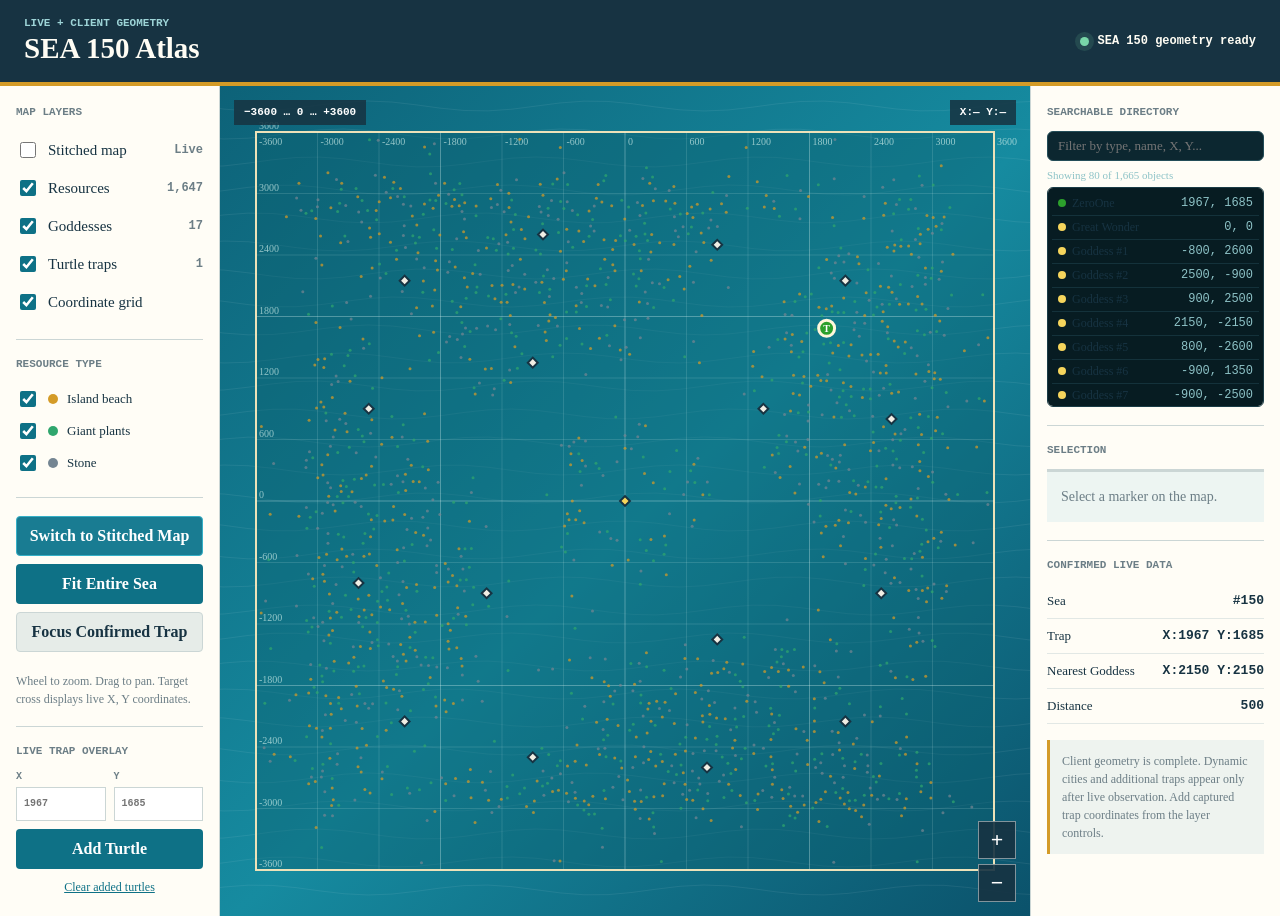
==== sea150-viewer/index.html @ 9a2a8a7e "Initial release of SEA 150 Atlas viewer and autonomous tactical survey engine" ====
<!doctype html>
<html lang="en">
<head>
  <meta charset="utf-8">
  <meta name="viewport" content="width=device-width, initial-scale=1">
  <title>SEA 150 Atlas</title>
  <link rel="stylesheet" href="styles.css">
</head>
<body>
  <main class="shell">
    <header class="topbar">
      <div>
        <p class="eyebrow">LIVE + CLIENT GEOMETRY</p>
        <h1>SEA 150 Atlas</h1>
      </div>
      <div class="status"><span class="pulse"></span><span id="statusText">Loading geometry</span></div>
    </header>

    <section class="workspace">
      <aside class="panel controls">
        <div class="panel-title">Map Layers</div>
        <label class="toggle"><input id="stitchedToggle" type="checkbox"><span>Stitched map</span><b id="stitchedStatus">Live</b></label>
        <label class="toggle"><input id="resourcesToggle" type="checkbox" checked><span>Resources</span><b id="resourceCount">0</b></label>
        <label class="toggle"><input id="wondersToggle" type="checkbox" checked><span>Goddesses</span><b id="wonderCount">0</b></label>
        <label class="toggle"><input id="trapsToggle" type="checkbox" checked><span>Turtle traps</span><b id="trapCount">1</b></label>
        <label class="toggle"><input id="gridToggle" type="checkbox" checked><span>Coordinate grid</span></label>

        <div class="divider"></div>
        <div class="panel-title">Resource Type</div>
        <label class="toggle compact"><input class="resource-filter" data-type="island" type="checkbox" checked><i class="swatch island"></i><span>Island beach</span></label>
        <label class="toggle compact"><input class="resource-filter" data-type="plant" type="checkbox" checked><i class="swatch plant"></i><span>Giant plants</span></label>
        <label class="toggle compact"><input class="resource-filter" data-type="stone" type="checkbox" checked><i class="swatch stone"></i><span>Stone</span></label>

        <div class="divider"></div>
        <button id="toggleStitchedButton" class="command mode-toggle">Switch to Stitched Map</button>
        <button id="fitButton" class="command">Fit Entire Sea</button>
        <button id="trapButton" class="command secondary">Focus Confirmed Trap</button>
        <p class="hint">Wheel to zoom. Drag to pan. Target cross displays live X, Y coordinates.</p>

        <div class="divider"></div>
        <div class="panel-title">Live Trap Overlay</div>
        <div class="coordinate-entry">
          <label>X<input id="trapX" type="number" min="-3600" max="3600" placeholder="1967"></label>
          <label>Y<input id="trapY" type="number" min="-3600" max="3600" placeholder="1685"></label>
        </div>
        <button id="addTrapButton" class="command">Add Turtle</button>
        <button id="clearTrapsButton" class="text-command">Clear added turtles</button>
      </aside>

      <section class="map-frame">
        <canvas id="mapCanvas" aria-label="Synthetic map of SEA 150"></canvas>
        <div class="map-badge">−3600 … 0 … +3600</div>
        <div id="cursorCoords" class="coords">X:— Y:—</div>
        <div class="zoom-controls">
          <button id="zoomIn" title="Zoom in">+</button>
          <button id="zoomOut" title="Zoom out">−</button>
        </div>
      </section>

      <aside class="panel inspector">
        <div class="panel-title">Searchable Directory</div>
        <input id="directorySearch" type="search" placeholder="Filter by type, name, X, Y..." style="width: 100%; box-sizing: border-box; padding: 6px 10px; border-radius: 6px; border: 1px solid #234d58; background: #0c2730; color: #fff; font-size: 13px; margin-bottom: 8px;">
        <div id="directoryResultsCount" style="font-size: 11px; color: #8ec3c7; margin-bottom: 6px;">Showing 1,665 objects</div>
        <div id="directoryList" style="max-height: 220px; overflow-y: auto; font-size: 12px; border: 1px solid #1a3c46; border-radius: 6px; background: #071c22; padding: 4px;"></div>
        <div class="divider"></div>
        <div class="panel-title">Selection</div>
        <div id="selection" class="selection empty">Select a marker on the map.</div>
        <div class="divider"></div>
        <div class="panel-title">Confirmed Live Data</div>
        <div class="fact"><span>Sea</span><strong>#150</strong></div>
        <div class="fact"><span>Trap</span><strong>X:1967 Y:1685</strong></div>
        <div class="fact"><span>Nearest Goddess</span><strong>X:2150 Y:2150</strong></div>
        <div class="fact"><span>Distance</span><strong>500</strong></div>
        <div class="notice">Client geometry is complete. Dynamic cities and additional traps appear only after live observation. Add captured trap coordinates from the layer controls.</div>
      </aside>
    </section>
  </main>
  <script src="app.js"></script>
</body>
</html>
---- sea150-viewer/styles.css ----
:root {
  --ink: #173342;
  --muted: #6c7e86;
  --paper: #f2efe5;
  --panel: #fffdf6;
  --line: #cbd6d5;
  --sea: #0e7186;
  --coral: #e75c45;
  --gold: #d49b27;
  --green: #2fa66d;
  --stone: #748592;
}

* { box-sizing: border-box; }
html, body { height: 100%; margin: 0; }
body {
  color: var(--ink);
  background: #dfe8e5;
  font-family: Georgia, "Times New Roman", serif;
}
button, input { font: inherit; }

.shell { min-height: 100%; display: flex; flex-direction: column; }
.topbar {
  min-height: 86px;
  padding: 14px 24px;
  display: flex;
  align-items: center;
  justify-content: space-between;
  color: #fffdf4;
  background: #173342;
  border-bottom: 4px solid var(--gold);
}
.eyebrow { margin: 0 0 2px; color: #9dd4d7; font: 700 11px/1.2 Consolas, monospace; }
h1 { margin: 0; font-size: 29px; letter-spacing: 0; }
.status { display: flex; align-items: center; gap: 9px; font: 700 12px/1 Consolas, monospace; }
.pulse { width: 9px; height: 9px; border-radius: 50%; background: #78d7a8; box-shadow: 0 0 0 5px #78d7a822; }

.workspace { flex: 1; min-height: 0; display: grid; grid-template-columns: 220px minmax(0, 1fr) 250px; }
.panel { padding: 20px 16px; background: var(--panel); overflow: auto; }
.controls { border-right: 1px solid var(--line); }
.inspector { border-left: 1px solid var(--line); }
.panel-title { margin-bottom: 12px; color: var(--muted); font: 700 11px/1.2 Consolas, monospace; text-transform: uppercase; }
.toggle { min-height: 38px; display: flex; align-items: center; gap: 9px; font-size: 15px; }
.toggle input { accent-color: var(--sea); width: 16px; height: 16px; }
.toggle span { flex: 1; }
.toggle b { font: 700 12px/1 Consolas, monospace; color: var(--muted); }
.toggle.compact { min-height: 32px; font-size: 13px; }
.swatch { width: 10px; height: 10px; border-radius: 50%; }
.swatch.island { background: var(--gold); }
.swatch.plant { background: var(--green); }
.swatch.stone { background: var(--stone); }
.divider { height: 1px; margin: 18px 0; background: var(--line); }
.command { width: 100%; min-height: 40px; margin-bottom: 8px; border: 0; color: white; background: var(--sea); cursor: pointer; border-radius: 4px; font-weight: 600; }
.command.mode-toggle { background: #197c92; border: 1px solid #36b0c7; transition: all 0.2s ease; }
.command.mode-toggle:hover { background: #1d95b0; }
.command.mode-toggle.active { background: #d49b27; color: #173342; border-color: #ffd700; font-weight: 700; }
.command.secondary { color: var(--ink); background: #e6ece8; border: 1px solid var(--line); }
.text-command { width: 100%; border: 0; color: var(--sea); background: transparent; font-size: 12px; text-decoration: underline; cursor: pointer; }
.coordinate-entry { display: grid; grid-template-columns: 1fr 1fr; gap: 8px; margin-bottom: 8px; }
.coordinate-entry label { color: var(--muted); font: 700 10px/1.2 Consolas, monospace; }
.coordinate-entry input { width: 100%; height: 34px; margin-top: 4px; padding: 5px 7px; border: 1px solid var(--line); background: white; color: var(--ink); }
.hint, .notice { color: var(--muted); font-size: 12px; line-height: 1.5; }
.notice { margin-top: 16px; padding: 12px; background: #eef3ef; border-left: 3px solid var(--gold); }

.map-frame { position: relative; min-width: 0; min-height: 520px; overflow: hidden; background: var(--sea); }
#mapCanvas { display: block; width: 100%; height: 100%; cursor: crosshair; }
.map-badge, .coords { position: absolute; top: 14px; padding: 7px 10px; color: white; background: #173342dc; font: 700 11px/1 Consolas, monospace; pointer-events: none; }
.map-badge { left: 14px; }
.coords { right: 14px; }
.zoom-controls { position: absolute; right: 14px; bottom: 14px; display: grid; gap: 5px; }
.zoom-controls button { width: 38px; height: 38px; border: 1px solid #ffffff77; color: white; background: #173342e8; font: 700 22px/1 Georgia, serif; cursor: pointer; }

.selection { padding: 14px; background: #edf5f2; border-top: 3px solid var(--sea); font-size: 14px; line-height: 1.55; }
.selection.empty { color: var(--muted); border-color: var(--line); }
.selection h2 { margin: 0 0 8px; font-size: 19px; }
.selection dl { margin: 0; display: grid; grid-template-columns: 1fr auto; gap: 5px 10px; }
.selection dt { color: var(--muted); }
.selection dd { margin: 0; font-family: Consolas, monospace; }
.fact { display: flex; justify-content: space-between; gap: 10px; padding: 9px 0; border-bottom: 1px solid #e2e8e5; font-size: 13px; }
.fact strong { font-family: Consolas, monospace; text-align: right; }

@media (max-width: 900px) {
  .workspace { grid-template-columns: 170px minmax(0, 1fr); }
  .inspector { display: none; }
}

@media (max-width: 640px) {
  .topbar { min-height: 68px; padding: 10px 14px; }
  h1 { font-size: 22px; }
  .workspace { display: block; position: relative; }
  .controls { position: absolute; z-index: 3; left: 8px; top: 8px; width: 158px; max-height: calc(100% - 16px); padding: 12px; border: 1px solid var(--line); box-shadow: 0 6px 24px #17334244; }
  .map-frame { height: calc(100vh - 68px); }
  .toggle { min-height: 31px; font-size: 12px; }
  .divider { margin: 10px 0; }
  .hint { display: none; }
}
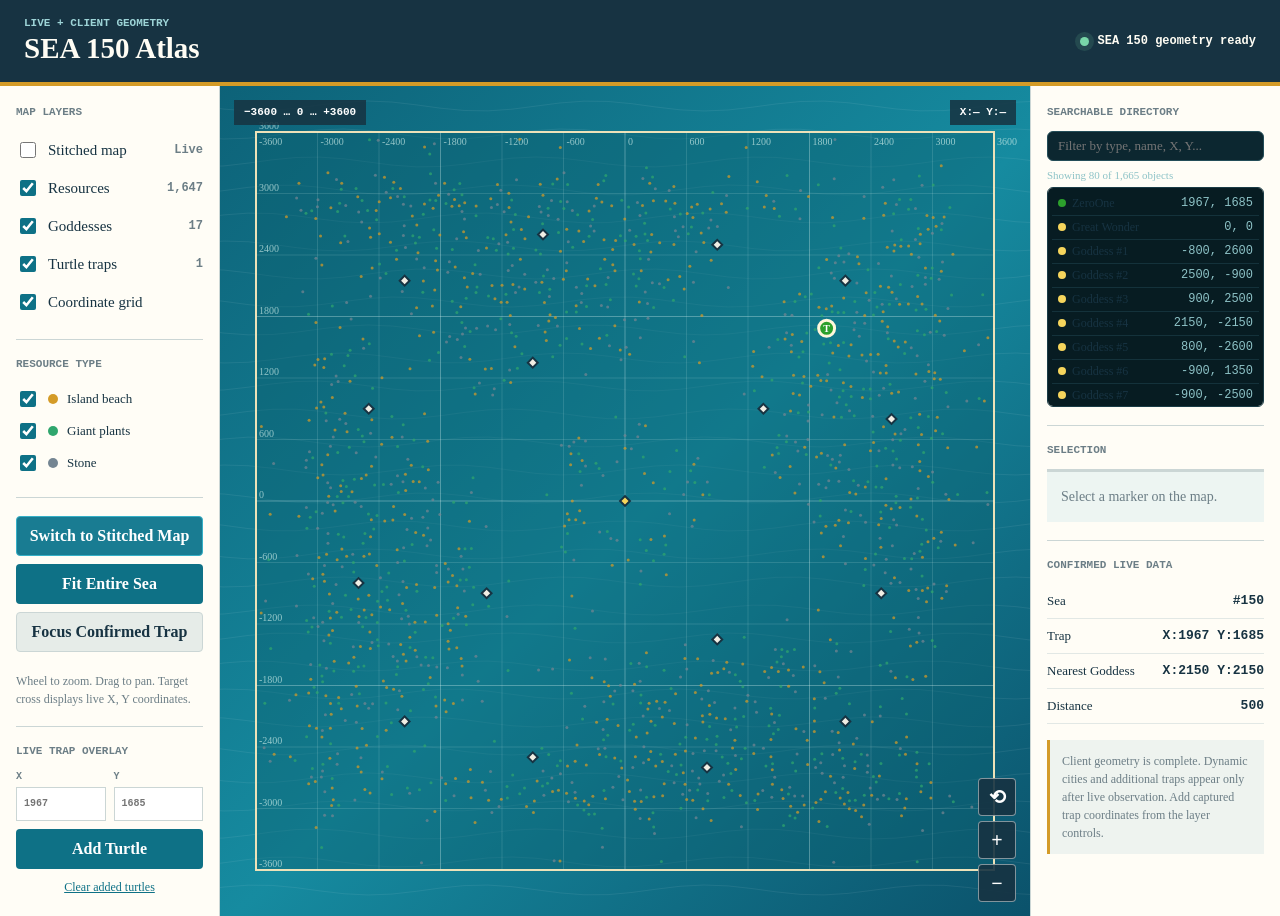
==== commit 5dfa7e04: "Add zoom reset button and stabilize mobile pinch zoom against browser multi-touch conflicts" ====
--- a/sea150-viewer/index.html
+++ b/sea150-viewer/index.html
@@ -52,6 +52,7 @@
         <div class="map-badge">−3600 … 0 … +3600</div>
         <div id="cursorCoords" class="coords">X:— Y:—</div>
         <div class="zoom-controls">
+          <button id="zoomReset" title="Reset to default fit">⟲</button>
           <button id="zoomIn" title="Zoom in">+</button>
           <button id="zoomOut" title="Zoom out">−</button>
         </div>
@@ -75,6 +76,25 @@
       </aside>
     </section>
   </main>
+
+  <div id="passwordModal" class="modal-backdrop" style="display: none;">
+    <div class="modal-card">
+      <div class="modal-header">
+        <h3>Protected Layer Authentication</h3>
+        <button id="closeModalButton" class="close-btn">&times;</button>
+      </div>
+      <p class="modal-desc">Access to the stitched live satellite layer requires authorization. Enter access key:</p>
+      <form id="passwordForm" onsubmit="return false;">
+        <input id="passwordInput" type="password" placeholder="Enter password..." autocomplete="current-password" autofocus>
+        <div id="passwordError" class="modal-error" style="display: none;">Access denied. Invalid password hash.</div>
+        <div class="modal-actions">
+          <button type="button" id="cancelPasswordButton" class="command secondary">Cancel</button>
+          <button type="submit" id="submitPasswordButton" class="command">Unlock Layer</button>
+        </div>
+      </form>
+    </div>
+  </div>
+
   <script src="app.js"></script>
 </body>
 </html>
--- a/sea150-viewer/styles.css
+++ b/sea150-viewer/styles.css
@@ -63,13 +63,15 @@
 .hint, .notice { color: var(--muted); font-size: 12px; line-height: 1.5; }
 .notice { margin-top: 16px; padding: 12px; background: #eef3ef; border-left: 3px solid var(--gold); }
 
-.map-frame { position: relative; min-width: 0; min-height: 520px; overflow: hidden; background: var(--sea); }
-#mapCanvas { display: block; width: 100%; height: 100%; cursor: crosshair; }
+.map-frame { position: relative; min-width: 0; min-height: 520px; overflow: hidden; background: var(--sea); touch-action: none; }
+#mapCanvas { display: block; width: 100%; height: 100%; cursor: crosshair; touch-action: none; user-select: none; -webkit-user-select: none; }
 .map-badge, .coords { position: absolute; top: 14px; padding: 7px 10px; color: white; background: #173342dc; font: 700 11px/1 Consolas, monospace; pointer-events: none; }
 .map-badge { left: 14px; }
 .coords { right: 14px; }
-.zoom-controls { position: absolute; right: 14px; bottom: 14px; display: grid; gap: 5px; }
-.zoom-controls button { width: 38px; height: 38px; border: 1px solid #ffffff77; color: white; background: #173342e8; font: 700 22px/1 Georgia, serif; cursor: pointer; }
+.zoom-controls { position: absolute; right: 14px; bottom: 14px; display: grid; gap: 5px; z-index: 5; }
+.zoom-controls button { width: 38px; height: 38px; border: 1px solid #ffffff77; color: white; background: #173342e8; font: 700 20px/1 Consolas, Georgia, serif; cursor: pointer; border-radius: 4px; display: flex; align-items: center; justify-content: center; }
+.zoom-controls button:hover { background: #1f4c5e; border-color: var(--gold); }
+.zoom-controls button:active { background: #0c2730; }
 
 .selection { padding: 14px; background: #edf5f2; border-top: 3px solid var(--sea); font-size: 14px; line-height: 1.55; }
 .selection.empty { color: var(--muted); border-color: var(--line); }
@@ -79,6 +81,84 @@
 .selection dd { margin: 0; font-family: Consolas, monospace; }
 .fact { display: flex; justify-content: space-between; gap: 10px; padding: 9px 0; border-bottom: 1px solid #e2e8e5; font-size: 13px; }
 .fact strong { font-family: Consolas, monospace; text-align: right; }
+
+/* Password Modal */
+.modal-backdrop {
+  position: fixed;
+  top: 0; left: 0; right: 0; bottom: 0;
+  background: rgba(14, 42, 53, 0.78);
+  backdrop-filter: blur(4px);
+  z-index: 1000;
+  display: flex;
+  align-items: center;
+  justify-content: center;
+}
+.modal-card {
+  width: 90%;
+  max-width: 380px;
+  background: #fffdf6;
+  border-radius: 8px;
+  border: 2px solid var(--gold);
+  box-shadow: 0 12px 40px rgba(0,0,0,0.5);
+  padding: 22px 20px;
+  color: var(--ink);
+}
+.modal-header {
+  display: flex;
+  align-items: center;
+  justify-content: space-between;
+  border-bottom: 1px solid var(--line);
+  padding-bottom: 10px;
+  margin-bottom: 14px;
+}
+.modal-header h3 {
+  margin: 0;
+  font-size: 17px;
+  color: var(--ink);
+}
+.close-btn {
+  background: transparent;
+  border: 0;
+  font-size: 22px;
+  cursor: pointer;
+  color: var(--muted);
+  line-height: 1;
+}
+.modal-desc {
+  font-size: 13px;
+  color: var(--muted);
+  line-height: 1.45;
+  margin: 0 0 14px;
+}
+#passwordInput {
+  width: 100%;
+  padding: 10px 12px;
+  border: 1px solid var(--line);
+  border-radius: 4px;
+  background: white;
+  color: var(--ink);
+  font-size: 14px;
+  box-sizing: border-box;
+}
+#passwordInput:focus {
+  outline: 2px solid var(--sea);
+}
+.modal-error {
+  color: #c92a2a;
+  font-size: 12px;
+  font-family: Consolas, monospace;
+  margin-top: 8px;
+  font-weight: 600;
+}
+.modal-actions {
+  display: grid;
+  grid-template-columns: 1fr 1fr;
+  gap: 10px;
+  margin-top: 18px;
+}
+.modal-actions .command {
+  margin-bottom: 0;
+}
 
 @media (max-width: 900px) {
   .workspace { grid-template-columns: 170px minmax(0, 1fr); }
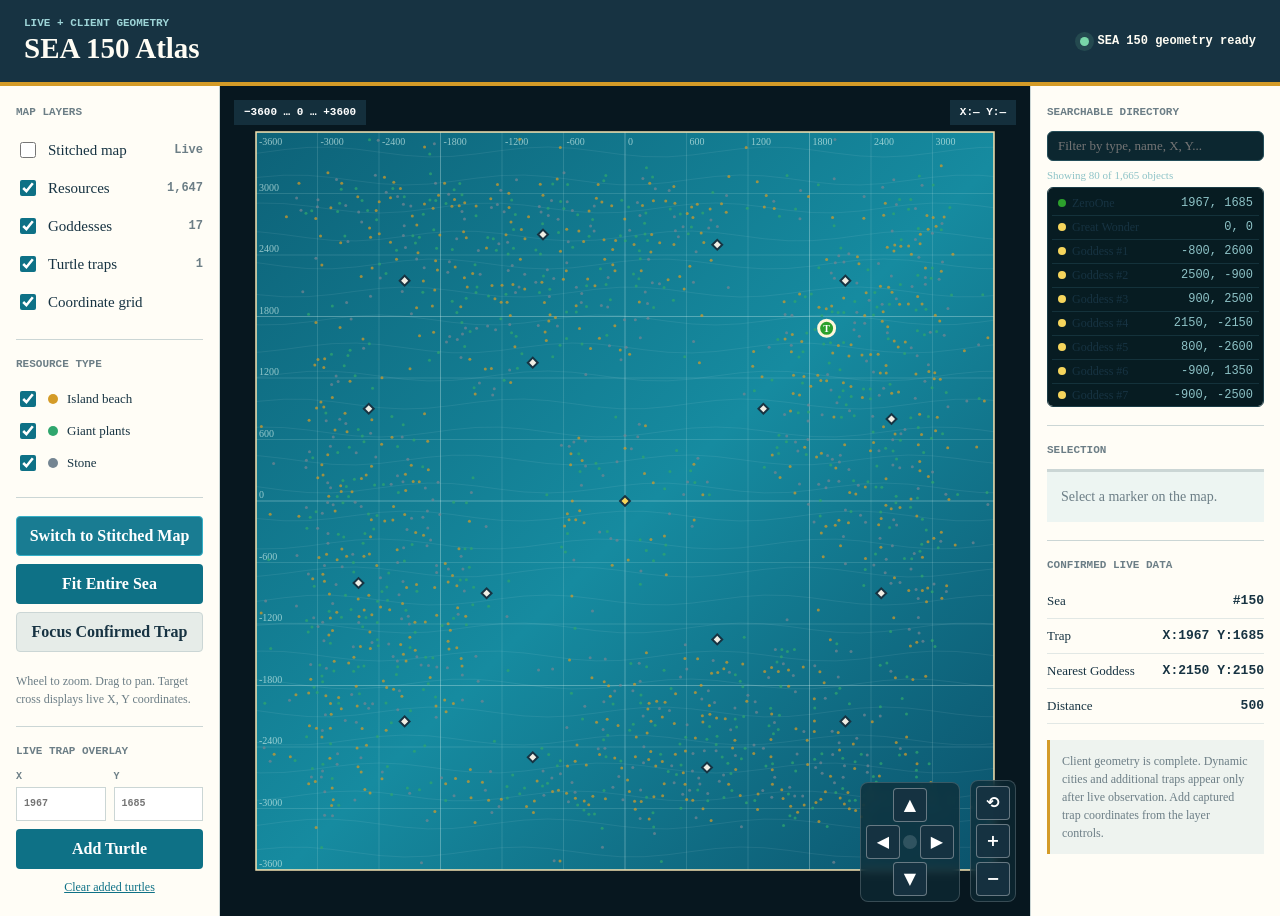
==== commit 02ab30a3: "Fix laptop touchpad pinch-to-zoom, confine map rendering strictly to grid box, add double-click cent" ====
--- a/sea150-viewer/index.html
+++ b/sea150-viewer/index.html
@@ -51,10 +51,21 @@
         <canvas id="mapCanvas" aria-label="Synthetic map of SEA 150"></canvas>
         <div class="map-badge">−3600 … 0 … +3600</div>
         <div id="cursorCoords" class="coords">X:— Y:—</div>
-        <div class="zoom-controls">
-          <button id="zoomReset" title="Reset to default fit">⟲</button>
-          <button id="zoomIn" title="Zoom in">+</button>
-          <button id="zoomOut" title="Zoom out">−</button>
+        <div class="map-nav-cluster">
+          <div class="dpad">
+            <button id="panUp" class="nav-btn dpad-up" title="Pan South (swipe up)">▲</button>
+            <div class="dpad-mid">
+              <button id="panLeft" class="nav-btn dpad-left" title="Pan East (swipe left)">◀</button>
+              <div class="dpad-dot"></div>
+              <button id="panRight" class="nav-btn dpad-right" title="Pan West (swipe right)">▶</button>
+            </div>
+            <button id="panDown" class="nav-btn dpad-down" title="Pan North (swipe down)">▼</button>
+          </div>
+          <div class="zoom-controls">
+            <button id="zoomReset" title="Reset to default fit">⟲</button>
+            <button id="zoomIn" title="Zoom in">+</button>
+            <button id="zoomOut" title="Zoom out">−</button>
+          </div>
         </div>
       </section>
 
--- a/sea150-viewer/styles.css
+++ b/sea150-viewer/styles.css
@@ -63,15 +63,77 @@
 .hint, .notice { color: var(--muted); font-size: 12px; line-height: 1.5; }
 .notice { margin-top: 16px; padding: 12px; background: #eef3ef; border-left: 3px solid var(--gold); }
 
-.map-frame { position: relative; min-width: 0; min-height: 520px; overflow: hidden; background: var(--sea); touch-action: none; }
+.map-frame { position: relative; min-width: 0; min-height: 520px; overflow: hidden; background: #07171f; touch-action: none; }
 #mapCanvas { display: block; width: 100%; height: 100%; cursor: crosshair; touch-action: none; user-select: none; -webkit-user-select: none; }
-.map-badge, .coords { position: absolute; top: 14px; padding: 7px 10px; color: white; background: #173342dc; font: 700 11px/1 Consolas, monospace; pointer-events: none; }
+.map-badge, .coords { position: absolute; top: 14px; padding: 7px 10px; color: white; background: #173342dc; font: 700 11px/1 Consolas, monospace; pointer-events: none; z-index: 4; }
 .map-badge { left: 14px; }
 .coords { right: 14px; }
-.zoom-controls { position: absolute; right: 14px; bottom: 14px; display: grid; gap: 5px; z-index: 5; }
-.zoom-controls button { width: 38px; height: 38px; border: 1px solid #ffffff77; color: white; background: #173342e8; font: 700 20px/1 Consolas, Georgia, serif; cursor: pointer; border-radius: 4px; display: flex; align-items: center; justify-content: center; }
-.zoom-controls button:hover { background: #1f4c5e; border-color: var(--gold); }
-.zoom-controls button:active { background: #0c2730; }
+
+/* Navigation Cluster: Directional D-pad + Zoom buttons */
+.map-nav-cluster {
+  position: absolute;
+  right: 14px;
+  bottom: 14px;
+  display: flex;
+  align-items: flex-end;
+  gap: 10px;
+  z-index: 5;
+  user-select: none;
+  -webkit-user-select: none;
+}
+.dpad {
+  display: flex;
+  flex-direction: column;
+  align-items: center;
+  gap: 3px;
+  background: rgba(14, 42, 53, 0.75);
+  padding: 5px;
+  border-radius: 8px;
+  border: 1px solid rgba(255, 255, 255, 0.18);
+  backdrop-filter: blur(4px);
+}
+.dpad-mid {
+  display: flex;
+  align-items: center;
+  gap: 3px;
+}
+.dpad-dot {
+  width: 14px;
+  height: 14px;
+  border-radius: 50%;
+  background: rgba(255, 255, 255, 0.15);
+}
+.nav-btn, .zoom-controls button {
+  width: 34px;
+  height: 34px;
+  border: 1px solid rgba(255, 255, 255, 0.35);
+  color: white;
+  background: #173342ea;
+  font: 700 16px/1 Consolas, system-ui, sans-serif;
+  cursor: pointer;
+  border-radius: 4px;
+  display: flex;
+  align-items: center;
+  justify-content: center;
+  transition: background 0.15s, border-color 0.15s;
+}
+.nav-btn:hover, .zoom-controls button:hover {
+  background: #1f4c5e;
+  border-color: var(--gold);
+}
+.nav-btn:active, .zoom-controls button:active {
+  background: #d49b27;
+  color: #173342;
+}
+.zoom-controls {
+  display: grid;
+  gap: 4px;
+  background: rgba(14, 42, 53, 0.75);
+  padding: 5px;
+  border-radius: 8px;
+  border: 1px solid rgba(255, 255, 255, 0.18);
+  backdrop-filter: blur(4px);
+}
 
 .selection { padding: 14px; background: #edf5f2; border-top: 3px solid var(--sea); font-size: 14px; line-height: 1.55; }
 .selection.empty { color: var(--muted); border-color: var(--line); }
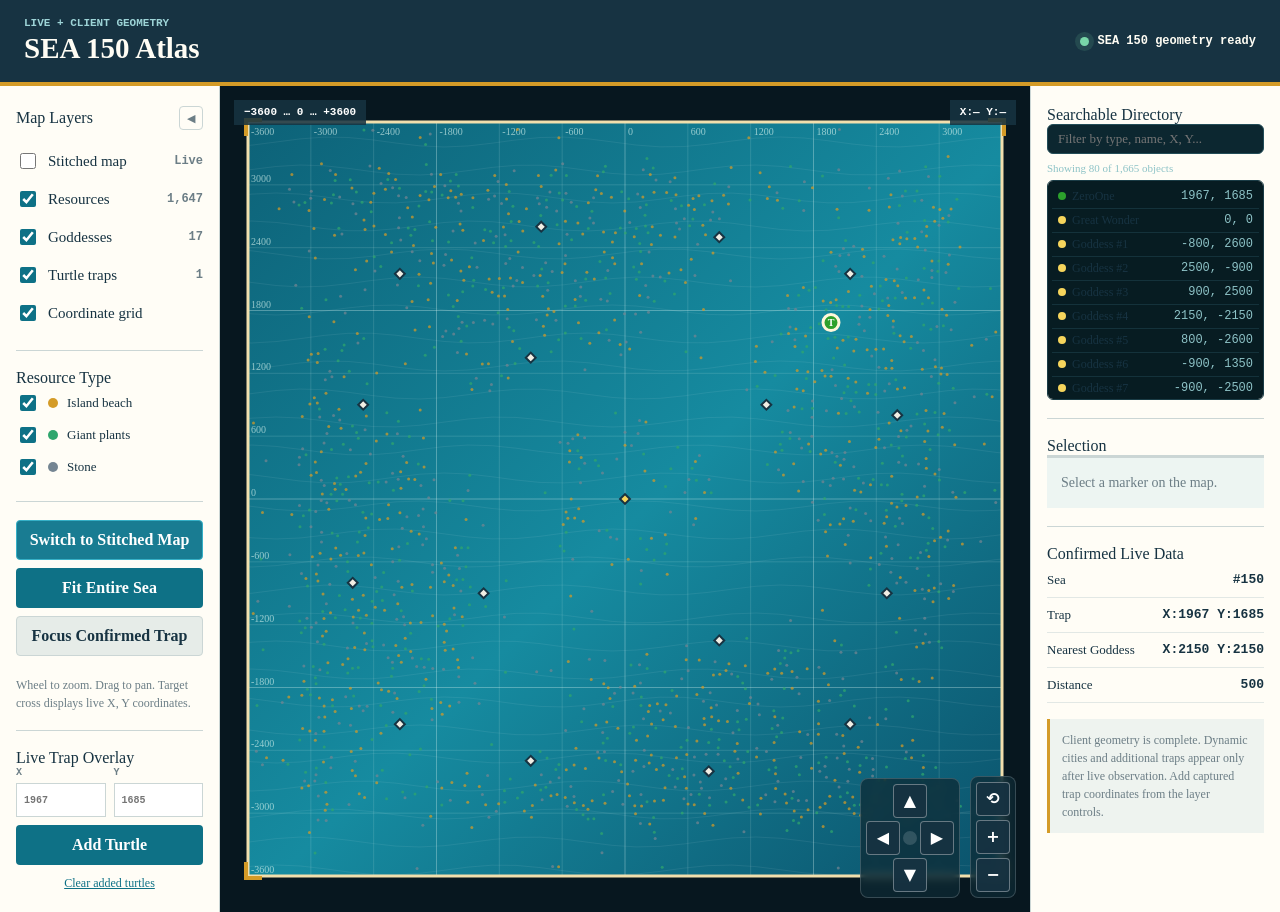
==== commit 456d0036: "Add responsive collapsible controls sidebar with floating toggle button for mobile and desktop rende" ====
--- a/sea150-viewer/index.html
+++ b/sea150-viewer/index.html
@@ -17,8 +17,11 @@
     </header>
 
     <section class="workspace">
-      <aside class="panel controls">
-        <div class="panel-title">Map Layers</div>
+      <aside id="controlsPanel" class="panel controls">
+        <div class="panel-header">
+          <div class="panel-title">Map Layers</div>
+          <button id="toggleControlsBtn" class="collapse-btn" title="Toggle Controls">◀</button>
+        </div>
         <label class="toggle"><input id="stitchedToggle" type="checkbox"><span>Stitched map</span><b id="stitchedStatus">Live</b></label>
         <label class="toggle"><input id="resourcesToggle" type="checkbox" checked><span>Resources</span><b id="resourceCount">0</b></label>
         <label class="toggle"><input id="wondersToggle" type="checkbox" checked><span>Goddesses</span><b id="wonderCount">0</b></label>
@@ -48,6 +51,7 @@
       </aside>
 
       <section class="map-frame">
+        <button id="floatingToggleControls" class="floating-toggle-btn" title="Open Controls" style="display: none;">☰ Controls</button>
         <canvas id="mapCanvas" aria-label="Synthetic map of SEA 150"></canvas>
         <div class="map-badge">−3600 … 0 … +3600</div>
         <div id="cursorCoords" class="coords">X:— Y:—</div>
--- a/sea150-viewer/styles.css
+++ b/sea150-viewer/styles.css
@@ -36,11 +36,48 @@
 .status { display: flex; align-items: center; gap: 9px; font: 700 12px/1 Consolas, monospace; }
 .pulse { width: 9px; height: 9px; border-radius: 50%; background: #78d7a8; box-shadow: 0 0 0 5px #78d7a822; }
 
-.workspace { flex: 1; min-height: 0; display: grid; grid-template-columns: 220px minmax(0, 1fr) 250px; }
-.panel { padding: 20px 16px; background: var(--panel); overflow: auto; }
+.workspace { flex: 1; min-height: 0; display: grid; grid-template-columns: 220px minmax(0, 1fr) 250px; transition: grid-template-columns 0.25s ease; }
+.workspace.controls-collapsed { grid-template-columns: 0px minmax(0, 1fr) 250px; }
+.panel { padding: 20px 16px; background: var(--panel); overflow: auto; transition: opacity 0.2s, transform 0.2s; }
 .controls { border-right: 1px solid var(--line); }
+.controls.collapsed { display: none; }
 .inspector { border-left: 1px solid var(--line); }
-.panel-title { margin-bottom: 12px; color: var(--muted); font: 700 11px/1.2 Consolas, monospace; text-transform: uppercase; }
+
+.panel-header { display: flex; align-items: center; justify-content: space-between; margin-bottom: 12px; }
+.panel-header .panel-title { margin-bottom: 0; }
+.collapse-btn {
+  background: transparent;
+  border: 1px solid var(--line);
+  color: var(--muted);
+  width: 24px;
+  height: 24px;
+  border-radius: 4px;
+  cursor: pointer;
+  display: flex;
+  align-items: center;
+  justify-content: center;
+  font-size: 11px;
+  transition: all 0.15s;
+}
+.collapse-btn:hover { background: #eef3ef; color: var(--ink); border-color: var(--gold); }
+
+.floating-toggle-btn {
+  position: absolute;
+  top: 14px;
+  left: 14px;
+  z-index: 10;
+  background: #173342eb;
+  border: 1px solid var(--gold);
+  color: #fff;
+  padding: 6px 12px;
+  border-radius: 6px;
+  font: 700 12px/1 Consolas, system-ui, sans-serif;
+  cursor: pointer;
+  box-shadow: 0 4px 14px rgba(0,0,0,0.4);
+  transition: all 0.15s;
+}
+.floating-toggle-btn:hover { background: #235467; }
+.floating-toggle-btn:active { background: #d49b27; color: #173342; }
 .toggle { min-height: 38px; display: flex; align-items: center; gap: 9px; font-size: 15px; }
 .toggle input { accent-color: var(--sea); width: 16px; height: 16px; }
 .toggle span { flex: 1; }
@@ -223,17 +260,36 @@
 }
 
 @media (max-width: 900px) {
-  .workspace { grid-template-columns: 170px minmax(0, 1fr); }
+  .workspace { grid-template-columns: 200px minmax(0, 1fr); }
+  .workspace.controls-collapsed { grid-template-columns: 0px minmax(0, 1fr); }
   .inspector { display: none; }
 }
 
 @media (max-width: 640px) {
-  .topbar { min-height: 68px; padding: 10px 14px; }
-  h1 { font-size: 22px; }
+  .topbar { min-height: 58px; padding: 8px 12px; }
+  h1 { font-size: 18px; }
+  .eyebrow { font-size: 9px; }
+  .status { font-size: 10px; }
   .workspace { display: block; position: relative; }
-  .controls { position: absolute; z-index: 3; left: 8px; top: 8px; width: 158px; max-height: calc(100% - 16px); padding: 12px; border: 1px solid var(--line); box-shadow: 0 6px 24px #17334244; }
-  .map-frame { height: calc(100vh - 68px); }
+  .controls {
+    position: absolute;
+    z-index: 20;
+    left: 8px;
+    top: 8px;
+    width: 220px;
+    max-height: calc(100% - 16px);
+    padding: 14px;
+    border: 2px solid var(--gold);
+    border-radius: 8px;
+    background: #fffdf8;
+    box-shadow: 0 8px 30px rgba(0,0,0,0.6);
+  }
+  .controls.collapsed { display: none; }
+  .map-frame { height: calc(100vh - 58px); min-height: 0; }
   .toggle { min-height: 31px; font-size: 12px; }
   .divider { margin: 10px 0; }
   .hint { display: none; }
+  .map-nav-cluster { right: 8px; bottom: 8px; gap: 6px; }
+  .dpad, .zoom-controls { padding: 3px; }
+  .nav-btn, .zoom-controls button { width: 30px; height: 30px; font-size: 13px; }
 }
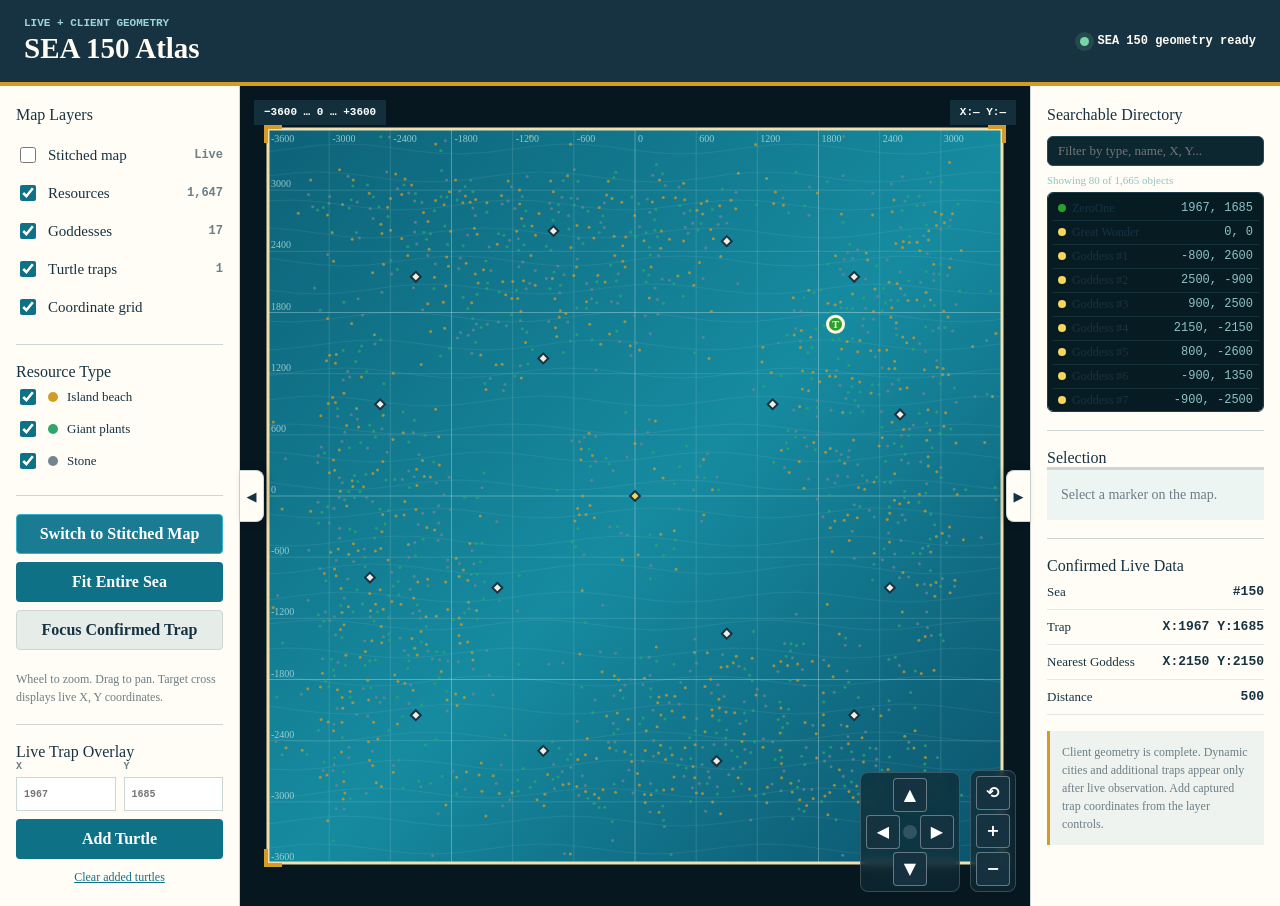
==== commit 725fce6a: "Add protruding edge tab toggle for right inspector sidebar and dynamically render stationary viewing" ====
--- a/sea150-viewer/index.html
+++ b/sea150-viewer/index.html
@@ -17,41 +17,42 @@
     </header>
 
     <section class="workspace">
-      <aside id="controlsPanel" class="panel controls">
-        <div class="panel-header">
-          <div class="panel-title">Map Layers</div>
-          <button id="toggleControlsBtn" class="collapse-btn" title="Toggle Controls">◀</button>
-        </div>
-        <label class="toggle"><input id="stitchedToggle" type="checkbox"><span>Stitched map</span><b id="stitchedStatus">Live</b></label>
-        <label class="toggle"><input id="resourcesToggle" type="checkbox" checked><span>Resources</span><b id="resourceCount">0</b></label>
-        <label class="toggle"><input id="wondersToggle" type="checkbox" checked><span>Goddesses</span><b id="wonderCount">0</b></label>
-        <label class="toggle"><input id="trapsToggle" type="checkbox" checked><span>Turtle traps</span><b id="trapCount">1</b></label>
-        <label class="toggle"><input id="gridToggle" type="checkbox" checked><span>Coordinate grid</span></label>
+      <div class="sidebar-wrapper">
+        <aside id="controlsPanel" class="panel controls">
+          <div class="panel-header">
+            <div class="panel-title">Map Layers</div>
+          </div>
+          <label class="toggle"><input id="stitchedToggle" type="checkbox"><span>Stitched map</span><b id="stitchedStatus">Live</b></label>
+          <label class="toggle"><input id="resourcesToggle" type="checkbox" checked><span>Resources</span><b id="resourceCount">0</b></label>
+          <label class="toggle"><input id="wondersToggle" type="checkbox" checked><span>Goddesses</span><b id="wonderCount">0</b></label>
+          <label class="toggle"><input id="trapsToggle" type="checkbox" checked><span>Turtle traps</span><b id="trapCount">1</b></label>
+          <label class="toggle"><input id="gridToggle" type="checkbox" checked><span>Coordinate grid</span></label>
 
-        <div class="divider"></div>
-        <div class="panel-title">Resource Type</div>
-        <label class="toggle compact"><input class="resource-filter" data-type="island" type="checkbox" checked><i class="swatch island"></i><span>Island beach</span></label>
-        <label class="toggle compact"><input class="resource-filter" data-type="plant" type="checkbox" checked><i class="swatch plant"></i><span>Giant plants</span></label>
-        <label class="toggle compact"><input class="resource-filter" data-type="stone" type="checkbox" checked><i class="swatch stone"></i><span>Stone</span></label>
+          <div class="divider"></div>
+          <div class="panel-title">Resource Type</div>
+          <label class="toggle compact"><input class="resource-filter" data-type="island" type="checkbox" checked><i class="swatch island"></i><span>Island beach</span></label>
+          <label class="toggle compact"><input class="resource-filter" data-type="plant" type="checkbox" checked><i class="swatch plant"></i><span>Giant plants</span></label>
+          <label class="toggle compact"><input class="resource-filter" data-type="stone" type="checkbox" checked><i class="swatch stone"></i><span>Stone</span></label>
 
-        <div class="divider"></div>
-        <button id="toggleStitchedButton" class="command mode-toggle">Switch to Stitched Map</button>
-        <button id="fitButton" class="command">Fit Entire Sea</button>
-        <button id="trapButton" class="command secondary">Focus Confirmed Trap</button>
-        <p class="hint">Wheel to zoom. Drag to pan. Target cross displays live X, Y coordinates.</p>
+          <div class="divider"></div>
+          <button id="toggleStitchedButton" class="command mode-toggle">Switch to Stitched Map</button>
+          <button id="fitButton" class="command">Fit Entire Sea</button>
+          <button id="trapButton" class="command secondary">Focus Confirmed Trap</button>
+          <p class="hint">Wheel to zoom. Drag to pan. Target cross displays live X, Y coordinates.</p>
 
-        <div class="divider"></div>
-        <div class="panel-title">Live Trap Overlay</div>
-        <div class="coordinate-entry">
-          <label>X<input id="trapX" type="number" min="-3600" max="3600" placeholder="1967"></label>
-          <label>Y<input id="trapY" type="number" min="-3600" max="3600" placeholder="1685"></label>
-        </div>
-        <button id="addTrapButton" class="command">Add Turtle</button>
-        <button id="clearTrapsButton" class="text-command">Clear added turtles</button>
-      </aside>
+          <div class="divider"></div>
+          <div class="panel-title">Live Trap Overlay</div>
+          <div class="coordinate-entry">
+            <label>X<input id="trapX" type="number" min="-3600" max="3600" placeholder="1967"></label>
+            <label>Y<input id="trapY" type="number" min="-3600" max="3600" placeholder="1685"></label>
+          </div>
+          <button id="addTrapButton" class="command">Add Turtle</button>
+          <button id="clearTrapsButton" class="text-command">Clear added turtles</button>
+        </aside>
+        <button id="sidebarTabToggle" class="sidebar-edge-tab" title="Collapse / Expand Sidebar">◀</button>
+      </div>
 
       <section class="map-frame">
-        <button id="floatingToggleControls" class="floating-toggle-btn" title="Open Controls" style="display: none;">☰ Controls</button>
         <canvas id="mapCanvas" aria-label="Synthetic map of SEA 150"></canvas>
         <div class="map-badge">−3600 … 0 … +3600</div>
         <div id="cursorCoords" class="coords">X:— Y:—</div>
@@ -73,22 +74,27 @@
         </div>
       </section>
 
-      <aside class="panel inspector">
-        <div class="panel-title">Searchable Directory</div>
-        <input id="directorySearch" type="search" placeholder="Filter by type, name, X, Y..." style="width: 100%; box-sizing: border-box; padding: 6px 10px; border-radius: 6px; border: 1px solid #234d58; background: #0c2730; color: #fff; font-size: 13px; margin-bottom: 8px;">
-        <div id="directoryResultsCount" style="font-size: 11px; color: #8ec3c7; margin-bottom: 6px;">Showing 1,665 objects</div>
-        <div id="directoryList" style="max-height: 220px; overflow-y: auto; font-size: 12px; border: 1px solid #1a3c46; border-radius: 6px; background: #071c22; padding: 4px;"></div>
-        <div class="divider"></div>
-        <div class="panel-title">Selection</div>
-        <div id="selection" class="selection empty">Select a marker on the map.</div>
-        <div class="divider"></div>
-        <div class="panel-title">Confirmed Live Data</div>
-        <div class="fact"><span>Sea</span><strong>#150</strong></div>
-        <div class="fact"><span>Trap</span><strong>X:1967 Y:1685</strong></div>
-        <div class="fact"><span>Nearest Goddess</span><strong>X:2150 Y:2150</strong></div>
-        <div class="fact"><span>Distance</span><strong>500</strong></div>
-        <div class="notice">Client geometry is complete. Dynamic cities and additional traps appear only after live observation. Add captured trap coordinates from the layer controls.</div>
-      </aside>
+      <div class="sidebar-wrapper right-wrapper">
+        <button id="inspectorTabToggle" class="sidebar-edge-tab inspector-edge-tab" title="Collapse / Expand Directory">▶</button>
+        <aside id="inspectorPanel" class="panel inspector">
+          <div class="panel-header">
+            <div class="panel-title">Searchable Directory</div>
+          </div>
+          <input id="directorySearch" type="search" placeholder="Filter by type, name, X, Y..." style="width: 100%; box-sizing: border-box; padding: 6px 10px; border-radius: 6px; border: 1px solid #234d58; background: #0c2730; color: #fff; font-size: 13px; margin-bottom: 8px;">
+          <div id="directoryResultsCount" style="font-size: 11px; color: #8ec3c7; margin-bottom: 6px;">Showing 1,665 objects</div>
+          <div id="directoryList" style="max-height: 220px; overflow-y: auto; font-size: 12px; border: 1px solid #1a3c46; border-radius: 6px; background: #071c22; padding: 4px;"></div>
+          <div class="divider"></div>
+          <div class="panel-title">Selection</div>
+          <div id="selection" class="selection empty">Select a marker on the map.</div>
+          <div class="divider"></div>
+          <div class="panel-title">Confirmed Live Data</div>
+          <div class="fact"><span>Sea</span><strong>#150</strong></div>
+          <div class="fact"><span>Trap</span><strong>X:1967 Y:1685</strong></div>
+          <div class="fact"><span>Nearest Goddess</span><strong>X:2150 Y:2150</strong></div>
+          <div class="fact"><span>Distance</span><strong>500</strong></div>
+          <div class="notice">Client geometry is complete. Dynamic cities and additional traps appear only after live observation. Add captured trap coordinates from the layer controls.</div>
+        </aside>
+      </div>
     </section>
   </main>
 
--- a/sea150-viewer/styles.css
+++ b/sea150-viewer/styles.css
@@ -36,48 +36,125 @@
 .status { display: flex; align-items: center; gap: 9px; font: 700 12px/1 Consolas, monospace; }
 .pulse { width: 9px; height: 9px; border-radius: 50%; background: #78d7a8; box-shadow: 0 0 0 5px #78d7a822; }
 
-.workspace { flex: 1; min-height: 0; display: grid; grid-template-columns: 220px minmax(0, 1fr) 250px; transition: grid-template-columns 0.25s ease; }
-.workspace.controls-collapsed { grid-template-columns: 0px minmax(0, 1fr) 250px; }
+.workspace {
+  flex: 1;
+  min-height: 0;
+  display: grid;
+  grid-template-columns: 240px minmax(0, 1fr) 250px;
+  transition: grid-template-columns 0.28s cubic-bezier(0.4, 0, 0.2, 1);
+  position: relative;
+}
+.workspace.controls-collapsed {
+  grid-template-columns: 0px minmax(0, 1fr) 250px;
+}
+.workspace.inspector-collapsed {
+  grid-template-columns: 240px minmax(0, 1fr) 0px;
+}
+.workspace.controls-collapsed.inspector-collapsed {
+  grid-template-columns: 0px minmax(0, 1fr) 0px;
+}
+
+/* Sidebar Wrapper & Protruding Tab */
+.sidebar-wrapper {
+  position: relative;
+  display: flex;
+  height: 100%;
+  min-width: 0;
+  z-index: 15;
+}
+.sidebar-wrapper.right-wrapper {
+  justify-content: flex-end;
+}
 .panel { padding: 20px 16px; background: var(--panel); overflow: auto; transition: opacity 0.2s, transform 0.2s; }
-.controls { border-right: 1px solid var(--line); }
-.controls.collapsed { display: none; }
-.inspector { border-left: 1px solid var(--line); }
+.controls {
+  width: 240px;
+  min-width: 240px;
+  height: 100%;
+  border-right: 1px solid var(--line);
+  box-sizing: border-box;
+}
+.inspector {
+  width: 250px;
+  min-width: 250px;
+  height: 100%;
+  border-left: 1px solid var(--line);
+  box-sizing: border-box;
+}
+.workspace.controls-collapsed .controls {
+  display: none;
+}
+.workspace.inspector-collapsed .inspector {
+  display: none;
+}
 
 .panel-header { display: flex; align-items: center; justify-content: space-between; margin-bottom: 12px; }
 .panel-header .panel-title { margin-bottom: 0; }
-.collapse-btn {
-  background: transparent;
+
+/* The Protruding Center-Right Edge Tab Button (Left Sidebar) */
+.sidebar-edge-tab {
+  position: absolute;
+  top: 50%;
+  right: -24px;
+  transform: translateY(-50%);
+  width: 24px;
+  height: 52px;
+  background: #fffdf6;
+  color: var(--ink);
   border: 1px solid var(--line);
-  color: var(--muted);
-  width: 24px;
-  height: 24px;
-  border-radius: 4px;
+  border-left: none;
+  border-radius: 0 8px 8px 0;
   cursor: pointer;
   display: flex;
   align-items: center;
   justify-content: center;
-  font-size: 11px;
-  transition: all 0.15s;
-}
-.collapse-btn:hover { background: #eef3ef; color: var(--ink); border-color: var(--gold); }
-
-.floating-toggle-btn {
-  position: absolute;
-  top: 14px;
-  left: 14px;
-  z-index: 10;
-  background: #173342eb;
+  font: 700 13px/1 Consolas, system-ui, sans-serif;
+  box-shadow: 3px 0 10px rgba(0, 0, 0, 0.18);
+  z-index: 30;
+  transition: background 0.18s, color 0.18s, border-color 0.18s, transform 0.18s;
+  padding: 0;
+}
+.sidebar-edge-tab:hover {
+  background: var(--gold);
+  color: #173342;
+  border-color: var(--gold);
+}
+.sidebar-edge-tab:active {
+  background: #c28b1e;
+}
+.workspace.controls-collapsed .sidebar-edge-tab {
+  right: -24px;
+  background: #173342f0;
+  color: #f1dfad;
   border: 1px solid var(--gold);
-  color: #fff;
-  padding: 6px 12px;
-  border-radius: 6px;
-  font: 700 12px/1 Consolas, system-ui, sans-serif;
-  cursor: pointer;
-  box-shadow: 0 4px 14px rgba(0,0,0,0.4);
-  transition: all 0.15s;
-}
-.floating-toggle-btn:hover { background: #235467; }
-.floating-toggle-btn:active { background: #d49b27; color: #173342; }
+  border-left: none;
+  box-shadow: 3px 0 14px rgba(0, 0, 0, 0.45);
+}
+.workspace.controls-collapsed .sidebar-edge-tab:hover {
+  background: var(--gold);
+  color: #173342;
+}
+
+/* The Protruding Center-Left Edge Tab Button (Right Inspector Sidebar) */
+.inspector-edge-tab {
+  right: auto;
+  left: -24px;
+  border: 1px solid var(--line);
+  border-right: none;
+  border-radius: 8px 0 0 8px;
+  box-shadow: -3px 0 10px rgba(0, 0, 0, 0.18);
+}
+.workspace.inspector-collapsed .inspector-edge-tab {
+  left: -24px;
+  background: #173342f0;
+  color: #f1dfad;
+  border: 1px solid var(--gold);
+  border-right: none;
+  box-shadow: -3px 0 14px rgba(0, 0, 0, 0.45);
+}
+.workspace.inspector-collapsed .inspector-edge-tab:hover {
+  background: var(--gold);
+  color: #173342;
+}
 .toggle { min-height: 38px; display: flex; align-items: center; gap: 9px; font-size: 15px; }
 .toggle input { accent-color: var(--sea); width: 16px; height: 16px; }
 .toggle span { flex: 1; }
@@ -260,9 +337,12 @@
 }
 
 @media (max-width: 900px) {
-  .workspace { grid-template-columns: 200px minmax(0, 1fr); }
-  .workspace.controls-collapsed { grid-template-columns: 0px minmax(0, 1fr); }
-  .inspector { display: none; }
+  .workspace { grid-template-columns: 220px minmax(0, 1fr) 250px; }
+  .workspace.controls-collapsed { grid-template-columns: 0px minmax(0, 1fr) 250px; }
+  .workspace.inspector-collapsed { grid-template-columns: 220px minmax(0, 1fr) 0px; }
+  .workspace.controls-collapsed.inspector-collapsed { grid-template-columns: 0px minmax(0, 1fr) 0px; }
+  .controls { width: 220px; min-width: 220px; }
+  .inspector { width: 240px; min-width: 240px; }
 }
 
 @media (max-width: 640px) {
@@ -271,21 +351,77 @@
   .eyebrow { font-size: 9px; }
   .status { font-size: 10px; }
   .workspace { display: block; position: relative; }
+  .sidebar-wrapper {
+    position: absolute;
+    z-index: 25;
+    left: 0;
+    top: 0;
+    height: 100%;
+    transition: transform 0.28s cubic-bezier(0.4, 0, 0.2, 1);
+  }
+  .sidebar-wrapper.right-wrapper {
+    left: auto;
+    right: 0;
+  }
   .controls {
-    position: absolute;
-    z-index: 20;
-    left: 8px;
-    top: 8px;
-    width: 220px;
-    max-height: calc(100% - 16px);
-    padding: 14px;
+    position: relative;
+    left: 0;
+    top: 0;
+    width: 250px;
+    min-width: 250px;
+    height: 100%;
+    max-height: 100%;
+    padding: 16px;
+    border-right: 2px solid var(--gold);
+    border-radius: 0;
+    background: #fffdf8;
+    box-shadow: 4px 0 25px rgba(0,0,0,0.6);
+  }
+  .inspector {
+    position: relative;
+    right: 0;
+    top: 0;
+    width: 260px;
+    min-width: 260px;
+    height: 100%;
+    max-height: 100%;
+    padding: 16px;
+    border-left: 2px solid var(--gold);
+    border-radius: 0;
+    background: #fffdf8;
+    box-shadow: -4px 0 25px rgba(0,0,0,0.6);
+  }
+  .workspace.controls-collapsed .sidebar-wrapper:not(.right-wrapper) {
+    transform: translateX(-250px);
+  }
+  .workspace.inspector-collapsed .right-wrapper {
+    transform: translateX(260px);
+  }
+  .workspace.controls-collapsed .controls {
+    display: block;
+  }
+  .workspace.inspector-collapsed .inspector {
+    display: block;
+  }
+  .sidebar-edge-tab {
+    right: -26px;
+    width: 26px;
+    height: 56px;
     border: 2px solid var(--gold);
-    border-radius: 8px;
-    background: #fffdf8;
-    box-shadow: 0 8px 30px rgba(0,0,0,0.6);
-  }
-  .controls.collapsed { display: none; }
-  .map-frame { height: calc(100vh - 58px); min-height: 0; }
+    border-left: none;
+    background: #173342f5;
+    color: #f1dfad;
+  }
+  .inspector-edge-tab {
+    right: auto;
+    left: -26px;
+    border: 2px solid var(--gold);
+    border-right: none;
+    border-left: none;
+    background: #173342f5;
+    color: #f1dfad;
+  }
+  .map-frame { height: calc(100vh - 58px); min-height: 0; width: 100%; }
   .toggle { min-height: 31px; font-size: 12px; }
   .divider { margin: 10px 0; }
   .hint { display: none; }
